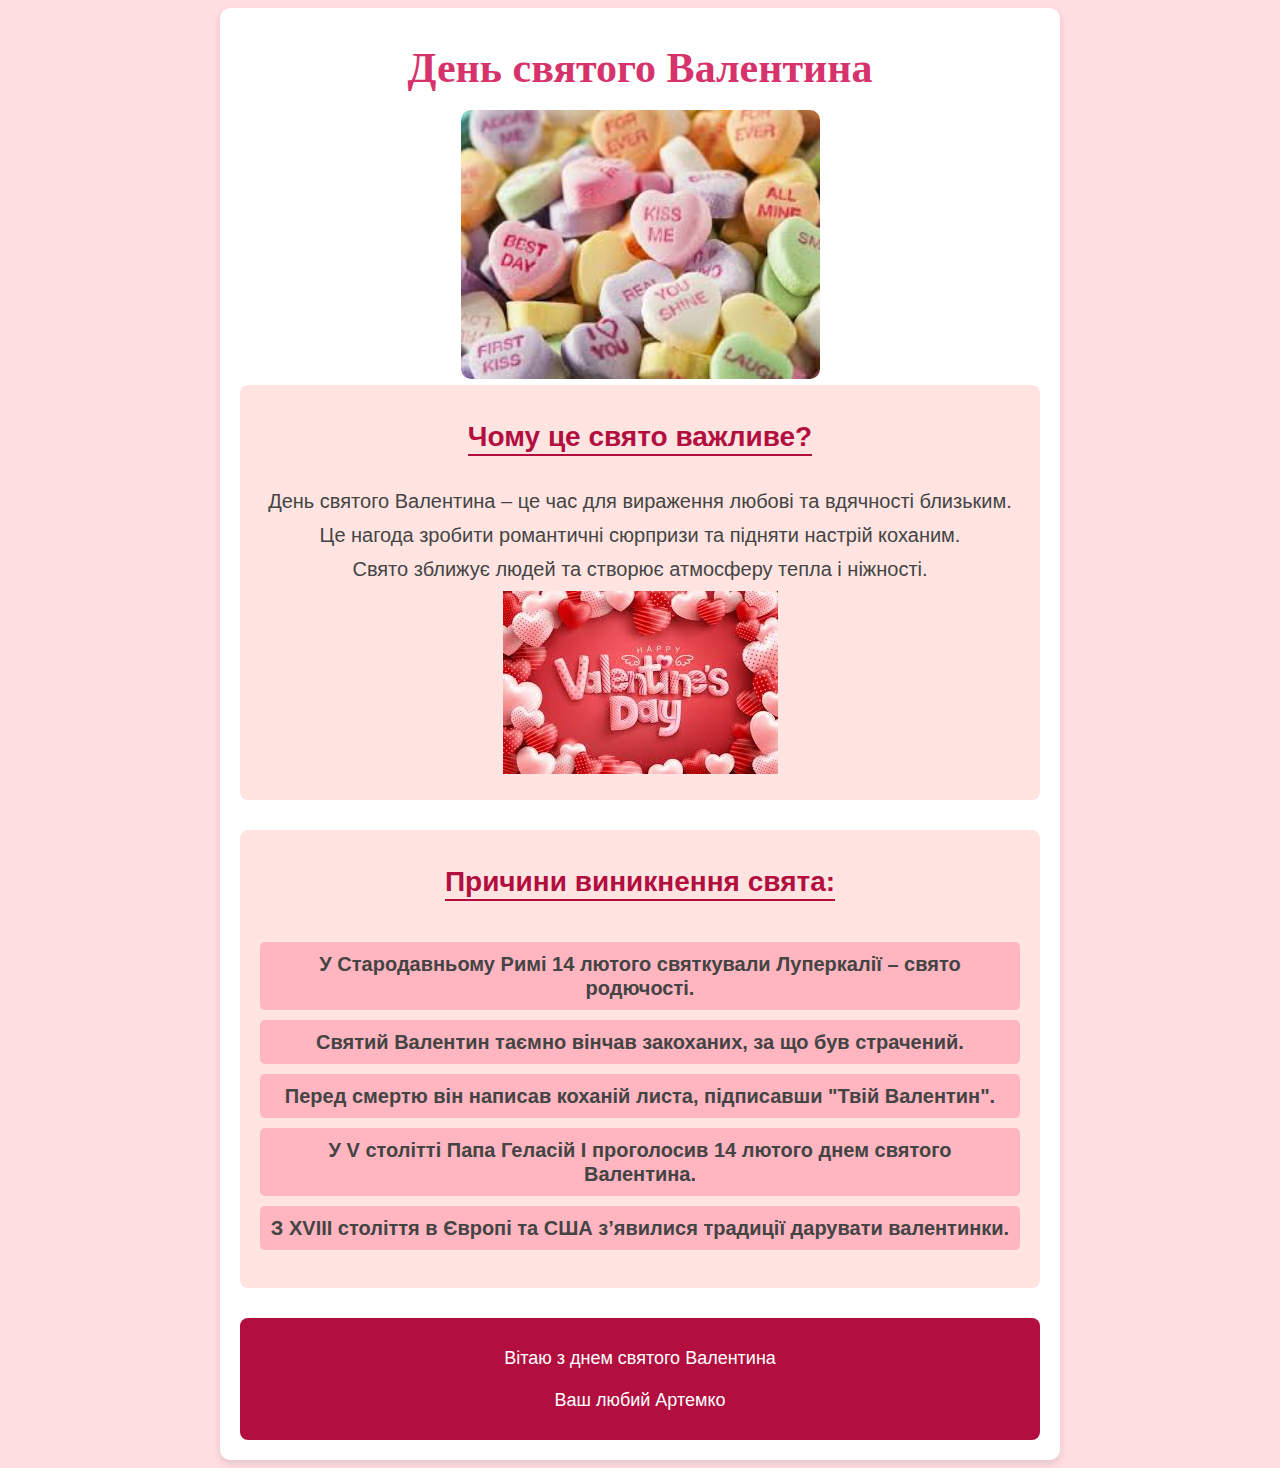
==== index.html @ abeb7b71 "Зроблено сайт на дель святого Валентина" ====
<!DOCTYPE html>
<html lang="uk">
  <head>
    <meta charset="utf-8">
    <title>День святого Валентина</title>
    <link rel="stylesheet" href="main.css">
  </head>
  <body>
    <div class="container">
      <header class="site-header">
        <h1>День святого Валентина</h1>
        <img src="images/завантаження (1).jpg" width="359" height="159" alt="valentine image">
      </header>

      <section class="features">
        <h2>Чому це свято важливе?</h2>
        <p class="feature-love">День святого Валентина – це час для вираження любові та вдячності близьким.</p>
        <p class="feature-joy">Це нагода зробити романтичні сюрпризи та підняти настрій коханим.</p>
        <p class="feature-connection">Свято зближує людей та створює атмосферу тепла і ніжності.</p>
        <img src="images/завантаження.jpg" alt="День валентина">
      </section>

      <section class="history">
        <h2>Причини виникнення свята:</h2>
        <ul class="history-list">
          <li class="history-item">У Стародавньому Римі 14 лютого святкували Луперкалії – свято родючості.</li>
          <li class="history-item">Святий Валентин таємно вінчав закоханих, за що був страчений.</li>
          <li class="history-item">Перед смертю він написав коханій листа, підписавши "Твій Валентин".</li>
          <li class="history-item">У V столітті Папа Геласій I проголосив 14 лютого днем святого Валентина.</li>
          <li class="history-item">З XVIII століття в Європі та США з’явилися традиції дарувати валентинки.</li>
        </ul>
      </section>

      <footer class="site-footer">
        <p>Вітаю з днем святого Валентина</p>
        <p>Ваш любий Артемко</p>
      </footer>
    </div>
  </body>
</html>
---- main.css ----
body {
  padding: 0;
  font-family: "Arial", sans-serif;
  font-size: 18px;
  line-height: 24px;
  color: #333;
  background: #ffdde1;
  text-align: center;
}

h1 {
  font-family: "Georgia", serif;
  font-size: 42px;
  color: #d6336c;
  margin-bottom: 20px;
}

h2 {
  font-size: 28px;
  color: #b20e40;
  margin-top: 20px;
  border-bottom: 2px solid #b20e40;
  display: inline-block;
  padding-bottom: 5px;
}

.container {
  width: 80%;
  max-width: 800px;
  margin: 0 auto;
  padding: 20px;
  background: #fff;
  border-radius: 10px;
  box-shadow: 0px 4px 10px rgba(0, 0, 0, 0.1);
}

.site-header img {
  max-width: 100%;
  height: auto;
  margin-top: 10px;
  border-radius: 10px;
}

.features, .history {
  margin-bottom: 30px;
  padding: 20px;
  background: #ffe4e1;
  border-radius: 8px;
}

.features p, .history-list li {
  margin: 10px 0;
  font-size: 20px;
  color: #444;
}

.history-list {
  list-style-type: none;
  padding: 0;
}

.history-item {
  background: #ffb6c1;
  padding: 10px;
  margin: 5px 0;
  border-radius: 5px;
  color: #fff;
  font-weight: bold;
}

.site-footer {
  margin-top: 20px;
  padding: 10px;
  color: #fff;
  background: #b20e40;
  border-radius: 8px;
}
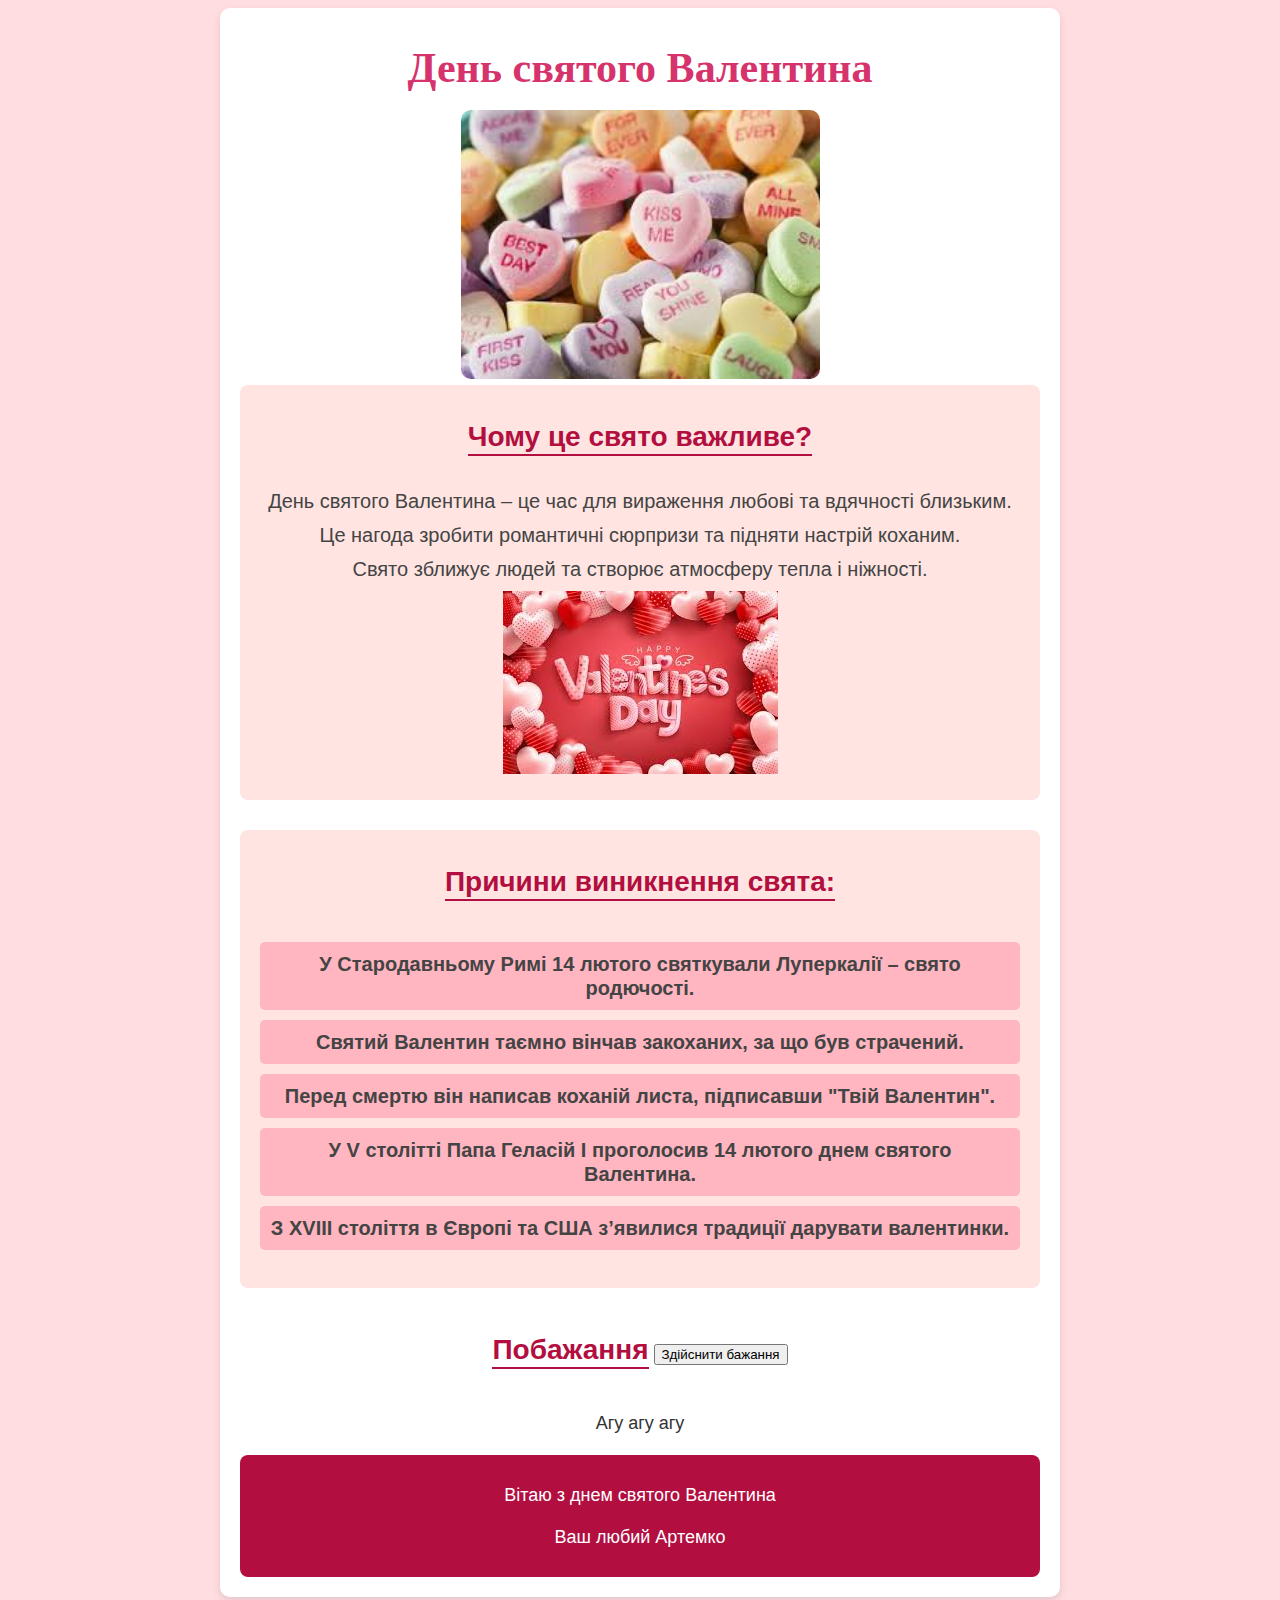
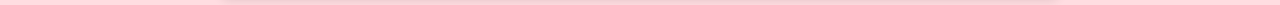
==== commit 5109696b: "Додано джс код" ====
--- a/index.html
+++ b/index.html
@@ -31,10 +31,17 @@
         </ul>
       </section>
 
+      <section class="wishes">
+        <h2>Побажання</h2>
+        <button id="btn_wishes">Здійснити бажання</button>
+        <p id="p_wishes">Агу агу агу</p>
+      </section>
+
       <footer class="site-footer">
         <p>Вітаю з днем святого Валентина</p>
         <p>Ваш любий Артемко</p>
       </footer>
     </div>
   </body>
+  <script src="script.js"></script>
 </html>